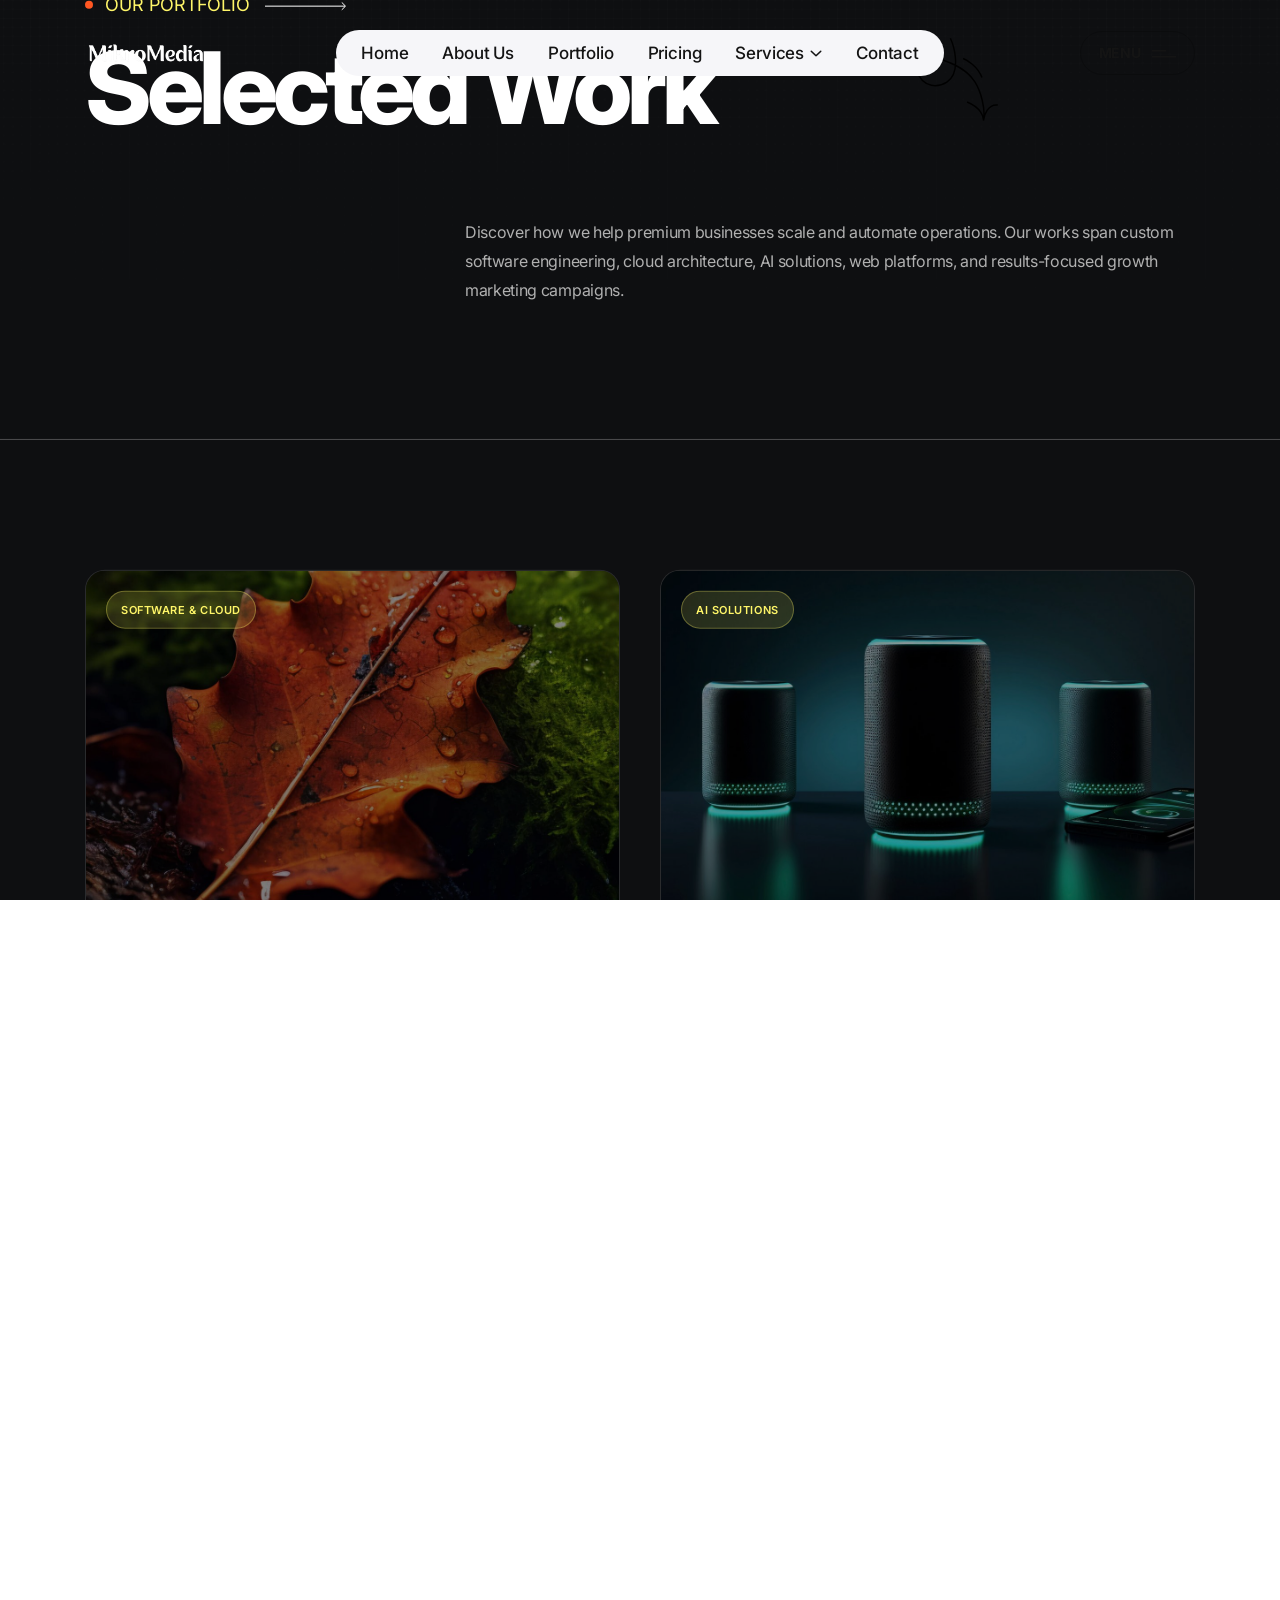
==== portfolio.html @ c8bb7ae0 "Initial commit - MikroMedia Website" ====
<!doctype html>
<html class="no-js agntix-light" lang="zxx">

<head>
    <meta charset="utf-8">
    <meta http-equiv="x-ua-compatible" content="ie=edge">
    <title>Our Portfolio - MikroMedia Digital Agency</title>
    <meta name="description" content="Explore previous works, projects, and case studies delivered by MikroMedia across web solutions, AI, automation, and digital marketing.">
    <meta name="viewport" content="width=device-width, initial-scale=1">

    <!-- Place favicon.ico in the root directory -->
    <link rel="shortcut icon" type="image/x-icon" href="assets/img/favicon/favicon.png">

    <!-- CSS here -->
    <link rel="stylesheet" href="assets/css/bootstrap.css">
    <link rel="stylesheet" href="assets/css/slick.css">
    <link rel="stylesheet" href="assets/css/swiper-bundle.css">
    <link rel="stylesheet" href="assets/css/magnific-popup.css">
    <link rel="stylesheet" href="assets/css/font-awesome-pro.css">
    <link rel="stylesheet" href="assets/css/spacing.css">
    <link rel="stylesheet" href="assets/css/atropos.min.css">
    <link rel="stylesheet" href="assets/css/main.css">

    <style>
        .ar-hero-area {
            background-color: #0E0F11 !important;
            border-bottom: 1px solid rgba(255, 255, 255, 0.05);
        }
        .tp-service-5-text p {
            color: #b0b0b0 !important;
            font-size: 16px !important;
            line-height: 1.8 !important;
            font-family: var(--tp-ff-body) !important;
        }
        .portfolio-sec {
            background-color: #0E0F11 !important;
            padding: 80px 0 100px;
            position: relative;
            z-index: 1;
        }
        .portfolio-grid {
            display: grid;
            grid-template-columns: repeat(2, 1fr);
            gap: 40px;
            margin-top: 50px;
        }
        @media (max-width: 991px) {
            .portfolio-grid {
                grid-template-columns: 1fr;
                gap: 30px;
            }
        }
        .portfolio-card {
            background: #18191B !important;
            border: 1px solid rgba(255, 255, 255, 0.08) !important;
            border-radius: 20px !important;
            overflow: hidden !important;
            position: relative !important;
            transition: all 0.4s cubic-bezier(0.25, 0.8, 0.25, 1) !important;
            text-decoration: none !important;
            display: flex !important;
            flex-direction: column !important;
            cursor: pointer !important;
            opacity: 0; /* Animated by GSAP on load */
        }
        .portfolio-card:hover {
            transform: translateY(-10px) !important;
            border-color: #FFF669 !important;
            box-shadow: 0 20px 45px rgba(255, 246, 105, 0.15) !important;
        }
        .portfolio-img-box {
            position: relative;
            height: 350px;
            overflow: hidden;
            background-color: #1a1a1a;
        }
        .portfolio-img-box::after {
            content: '';
            position: absolute;
            top: 0;
            left: 0;
            width: 100%;
            height: 100%;
            background: rgba(0, 0, 0, 0.35);
            transition: background 0.4s ease;
            z-index: 1;
        }
        .portfolio-card:hover .portfolio-img-box::after {
            background: rgba(0, 0, 0, 0.1);
        }
        .portfolio-img {
            width: 100%;
            height: 100%;
            object-fit: cover;
            transition: transform 0.6s cubic-bezier(0.25, 0.8, 0.25, 1);
        }
        .portfolio-card:hover .portfolio-img {
            transform: scale(1.08) rotate(0.5deg);
        }
        .portfolio-card-tag {
            position: absolute;
            top: 20px;
            left: 20px;
            background: rgba(255, 246, 105, 0.15) !important;
            border: 1px solid rgba(255, 246, 105, 0.3) !important;
            color: #FFF669 !important;
            padding: 5px 14px !important;
            border-radius: 30px !important;
            font-size: 11px !important;
            font-weight: 600 !important;
            text-transform: uppercase !important;
            z-index: 10;
            letter-spacing: 0.05em !important;
        }
        .portfolio-card-content {
            padding: 35px 30px !important;
            flex-grow: 1;
            display: flex;
            flex-direction: column;
            justify-content: space-between;
        }
        .portfolio-client-name {
            font-family: var(--tp-ff-platform) !important;
            font-size: 28px !important;
            font-weight: 600 !important;
            color: #ffffff !important;
            margin-bottom: 12px !important;
            display: flex !important;
            align-items: center !important;
            justify-content: space-between !important;
            position: relative;
            padding-bottom: 10px;
        }
        .portfolio-client-name::after {
            content: '';
            position: absolute;
            bottom: 0;
            left: 0;
            width: 100%;
            height: 2px;
            background-color: #FFF669;
            transform: scaleX(0);
            transform-origin: left;
            transition: transform 0.4s cubic-bezier(0.25, 0.8, 0.25, 1);
        }
        .portfolio-card:hover .portfolio-client-name::after {
            transform: scaleX(1);
        }
        .portfolio-client-name svg {
            transition: transform 0.3s ease !important;
            color: #FFF669 !important;
        }
        .portfolio-card:hover .portfolio-client-name {
            color: #FFF669 !important;
        }
        .portfolio-card:hover .portfolio-client-name svg {
            transform: translate(6px, -6px) rotate(45deg);
        }
        .portfolio-card-desc {
            font-family: var(--tp-ff-body) !important;
            font-size: 15px !important;
            color: #b0b0b0 !important;
            line-height: 1.6 !important;
            margin-bottom: 25px !important;
        }
        .portfolio-subtags {
            display: flex;
            flex-wrap: wrap;
            gap: 8px;
        }
        .portfolio-subtag {
            font-size: 11px !important;
            color: #e0e0e0 !important;
            background: rgba(255, 255, 255, 0.06) !important;
            border: 1px solid rgba(255, 255, 255, 0.12) !important;
            padding: 4px 10px !important;
            border-radius: 4px !important;
            text-transform: uppercase !important;
            font-weight: 600 !important;
        }
    </style>
</head>

<body class="tp-magic-cursor">

    <!-- Begin magic cursor -->
    <div id="magic-cursor" class="cursor-bg-yellow">
        <div id="ball"></div>
    </div>
    <!-- End magic cursor -->

    <!-- preloader -->
    <div id="preloader">
        <div class="preloader">
            <span></span>
            <span></span>
        </div>
    </div>
    <!-- preloader end  -->

    <!-- back to top start -->
    <div class="back-to-top-wrapper">
        <button id="back_to_top" type="button" class="back-to-top-btn">
            <svg width="12" height="7" viewBox="0 0 12 7" fill="none" xmlns="http://www.w3.org/2000/svg">
                <path d="M11 6L6 1L1 6" stroke="currentColor" stroke-width="1.5" stroke-linecap="round"
                    stroke-linejoin="round" />
            </svg>
        </button>
    </div>
    <!-- back to top end -->

    <!-- offcanvas start -->
    <div class="tp-offcanvas-2-area p-relative offcanvas-2-white-bg">
        <div class="tp-offcanvas-2-bg is-left left-box"></div>
        <div class="tp-offcanvas-2-bg is-right right-box d-none d-md-block"></div>
        <div class="tp-offcanvas-2-wrapper">
            <div class="tp-offcanvas-2-left left-box">
                <div class="tp-offcanvas-2-left-wrap d-flex justify-content-between align-items-center">
                    <div class="tp-offcanvas-2-logo">
                        <a href="index.html">
                            <img class="logo-1" data-width="140" src="assets/img/logo/logo-white.png" alt="">
                            <img class="logo-2" data-width="140" src="assets/img/logo/logo-black.png" alt="">
                        </a>
                    </div>
                    <div class="tp-offcanvas-2-close d-md-none text-end">
                        <button class="tp-offcanvas-2-close-btn">
                            <span class="text">
                                <span>close</span>
                            </span>
                            <span class="d-inline-block">
                                <span>
                                    <svg width="24" height="24" viewBox="0 0 24 24" fill="none"
                                        xmlns="http://www.w3.org/2000/svg">
                                        <rect width="32.621" height="1.00918"
                                            transform="matrix(0.704882 0.709325 -0.704882 0.709325 1.0061 0)"
                                            fill="currentcolor"></rect>
                                        <rect width="32.621" height="1.00918"
                                            transform="matrix(0.704882 -0.709325 0.704882 0.709325 0 23.2842)"
                                            fill="currentcolor"></rect>
                                    </svg>
                                </span>
                            </span>
                        </button>
                    </div>
                </div>
                <div class="tp-offcanvas-menu counter-row">
                    <nav>
                        <ul>
                            <li><a href="index.html">Home</a></li>
                            <li><a href="about-us.html">About Us</a></li>
                            <li class="active"><a href="portfolio.html">Portfolio</a></li>
                            <li><a href="pricing.html">Pricing</a></li>
                            <li><a href="services.html">Services</a></li>
                            <li><a href="contact.html">Contact</a></li>
                        </ul>
                    </nav>
                </div>
            </div>
            <div class="tp-offcanvas-2-right right-box d-none d-md-block p-relative">
                <div class="tp-offcanvas-2-close text-end">
                    <button class="tp-offcanvas-2-close-btn">
                        <span class="text"><span>close</span></span>
                        <span class="d-inline-block">
                            <span>
                                <svg width="38" height="38" viewBox="0 0 38 38" fill="none"
                                    xmlns="http://www.w3.org/2000/svg">
                                    <path d="M9.80859 9.80762L28.1934 28.1924" stroke="currentColor" stroke-width="1.5"
                                        stroke-linecap="round" stroke-linejoin="round"></path>
                                    <path d="M9.80859 28.1924L28.1934 9.80761" stroke="currentColor" stroke-width="1.5"
                                        stroke-linecap="round" stroke-linejoin="round"></path>
                                </svg>
                            </span>
                        </span>
                    </button>
                </div>
                <div class="tp-offcanvas-2-right-info-box mt-160">
                    <h4 class="tp-offcanvas-2-right-info-title">Get In Touch</h4>

                    <div class="tp-offcanvas-2-right-info-item">
                        <label class="mb-10">Email</label>
                        <a class="tp-line-white" href="mailto:contact@mikromedia.dev">contact@mikromedia.dev</a>
                    </div>
                    <div class="tp-offcanvas-2-right-info-item">
                        <label class="mb-10">Address</label>
                        <a class="tp-line-white" href="https://www.google.com/maps/" target="_blank">
                            Sco-233 HUDA market sector 65 Faridabad
                        </a>
                    </div>
                    <div class="tp-offcanvas-2-right-info-item">
                        <label class="mb-15">Follow us</label>
                        <div class="tp-offcanvas-2-right-social">
                            <a href="https://www.linkedin.com/company/mikromedia01/?viewAsMember=true" target="_blank">
                                <svg width="18" height="18" viewBox="0 0 24 24" fill="none" stroke="currentColor"
                                    stroke-width="2" stroke-linecap="round" stroke-linejoin="round">
                                    <path
                                        d="M16 8a6 6 0 0 1 6 6v7h-4v-7a2 2 0 0 0-2-2 2 2 0 0 0-2 2v7h-4v-7a6 6 0 0 1 6-6z" />
                                    <rect x="2" y="9" width="4" height="12" />
                                    <circle cx="4" cy="4" r="2" />
                                </svg>
                            </a>
                            <a href="https://www.instagram.com/mikromedia.dev/?hl=en" target="_blank">
                                <svg width="18" height="18" viewBox="0 0 24 24" fill="none" stroke="currentColor"
                                    stroke-width="2" stroke-linecap="round" stroke-linejoin="round">
                                    <rect x="2" y="2" width="20" height="20" rx="5" ry="5" />
                                    <path d="M16 11.37A4 4 0 1 1 12.63 8 4 4 0 0 1 16 11.37z" />
                                    <line x1="17.5" y1="6.5" x2="17.51" y2="6.5" />
                                </svg>
                            </a>
                            <a href="https://www.facebook.com/people/MikroMedia/61578098201457/" target="_blank">
                                <svg width="18" height="18" viewBox="0 0 24 24" fill="none" stroke="currentColor"
                                    stroke-width="2" stroke-linecap="round" stroke-linejoin="round">
                                    <path d="M18 2h-3a5 5 0 0 0-5 5v3H7v4h3v8h4v-8h3l1-4h-4V7a1 1 0 0 1 1-1h3z" />
                                </svg>
                            </a>
                        </div>
                    </div>
                </div>
            </div>
        </div>
    </div>
    <div class="body-overlay"></div>
    <!-- offcanvas end -->

    <!-- header area start -->
    <div id="header-sticky" class="tp-header-area tp-header-inner-style tp-header-ptb tp-header-blur sticky-white-bg header-transparent mt-30 @@class">
        <div class="container container-1750">
            <div class="row align-items-center">
                <div class="col-xl-2 col-lg-6 col-6">
                    <div class="tp-header-logo">
                        <a href="index.html">
                            <img data-width="120" class="logo-white" src="assets/img/logo/logo-white.png" alt="">
                            <img data-width="120" class="logo-black d-none" src="assets/img/logo/logo-black.png" alt="">
                        </a>
                    </div>
                </div>
                <div class="col-xl-8 d-none d-xl-block">
                    <div class="tp-header-box text-center">
                        <div class="tp-header-menu tp-header-dropdown dropdown-white-bg">
                            <nav class="tp-mobile-menu-active">
                                <ul>
                                    <li>
                                        <a href="index.html">Home</a>
                                    </li>
                                    <li>
                                        <a href="about-us.html">About Us</a>
                                    </li>
                                    <li class="is-active">
                                        <a href="portfolio.html">Portfolio</a>
                                    </li>
                                    <li>
                                        <a href="pricing.html">Pricing</a>
                                    </li>
                                    <li class="has-dropdown">
                                        <a href="services.html">Services</a>
                                        <ul class="tp-submenu submenu">
                                            <li><a href="services.html">All Services</a></li>
                                            <li><a href="web-mobile-development.html">Web & Mobile Development</a></li>
                                            <li><a href="branding-creative-design.html">Branding & Creative Design</a></li>
                                            <li><a href="business-automation.html">Business Automation</a></li>
                                            <li><a href="digital-marketing.html">Digital Marketing</a></li>
                                        </ul>
                                    </li>
                                    <li>
                                        <a href="contact.html">Contact</a>
                                    </li>
                                </ul>
                            </nav>
                        </div>
                    </div>
                </div>
                <div class="col-xl-2 col-lg-6 col-6">
                    <div class="tp-header-right text-end">
                        <div class="tp-header-14-bar-wrap ml-20">
                            <button class="tp-header-8-bar tp-offcanvas-open-btn">
                                <span>Menu</span>
                                <span>
                                    <svg width="24" height="8" viewBox="0 0 24 8" fill="none"
                                        xmlns="http://www.w3.org/2000/svg">
                                        <path d="M0 0H14V1.5H0V0Z" fill="currentcolor" />
                                        <path d="M0 6H24V7.5H0V6Z" fill="currentcolor" />
                                    </svg>
                                </span>
                            </button>
                        </div>
                    </div>
                </div>
            </div>
        </div>
    </div>
    <!-- header area end -->

    <div id="smooth-wrapper">
        <div id="smooth-content">
            <main>
                <!-- Hero section start -->
                <div class="ar-hero-area p-relative pt-190 pb-100 include-bg" data-background="assets/img/blog/blog-masonry/blog-bradcum-bg.png">
                    <div class="tp-career-shape-1">
                        <span><svg xmlns="http://www.w3.org/2000/svg" width="84" height="84" viewBox="0 0 84 84" fill="none">
                                <path d="M36.3761 0.5993C40.3065 8.98556 47.3237 34.898 32.8824 44.3691C25.3614 49.0997 9.4871 52.826 1.7513 31.3747C-1.16691 23.2826 5.38982 15.9009 20.5227 20.0332C29.2536 22.4173 50.3517 27.8744 60.9 44.2751C66.4672 52.9311 71.833 71.0287 69.4175 82.9721M69.4175 82.9721C70.1596 77.2054 74.079 66.0171 83.8204 67.3978M69.4175 82.9721C69.8033 79.1875 67.076 70.1737 53.0797 64.3958M49.1371 20.8349C52.611 22.1801 63.742 28.4916 67.9921 39.9344" stroke="#fff" stroke-width="1.5" />
                            </svg></span>
                    </div>
                    <div class="container container-1230">
                        <div class="row justify-content-center">
                            <div class="col-xl-12">
                                <div class="ar-hero-title-box service-5-heading mb-80">
                                    <div class="ar-about-us-4-title-box shape-color d-flex align-items-center mb-20" style="opacity: 0;">
                                        <span class="tp-section-subtitle pre" style="color: #FFF669 !important;">Our Portfolio</span>
                                        <div class="ar-about-us-4-icon">
                                            <svg xmlns="http://www.w3.org/2000/svg" width="81" height="9" viewBox="0 0 81 9" fill="none">
                                                <rect y="4" width="80" height="1" fill="#fff" />
                                                <path d="M77 7.96366L80.5 4.48183L77 1" stroke="#fff" stroke-linecap="round" stroke-linejoin="round" />
                                            </svg>
                                        </div>
                                    </div>
                                    <h3 class="tp-career-title" style="opacity: 0; color: #ffffff !important; font-weight: 800 !important;">Selected Work</h3>
                                </div>
                            </div>
                        </div>
                        <div class="row">
                            <div class="col-lg-4"></div>
                            <div class="col-lg-8">
                                <div class="tp-service-5-text" style="opacity: 0;">
                                    <p>Discover how we help premium businesses scale and automate operations. Our works span custom software engineering, cloud architecture, AI solutions, web platforms, and results-focused growth marketing campaigns.</p>
                                </div>
                            </div>
                        </div>
                    </div>
                </div>
                <!-- Hero section end -->

                <!-- Portfolio section start -->
                <section class="portfolio-sec">
                    <div class="container container-1430">
                        <div class="portfolio-grid">
                            <!-- Oracle Case Study -->
                            <div class="portfolio-card" data-cursor="Oracle">
                                <div class="portfolio-img-box">
                                    <span class="portfolio-card-tag">SOFTWARE & CLOUD</span>
                                    <img src="assets/img/project-slider-img/cr-slider-6.jpg" alt="Oracle Solutions" class="portfolio-img">
                                </div>
                                <div class="portfolio-card-content">
                                    <div class="portfolio-client-name">
                                        Oracle
                                        <svg width="18" height="18" viewBox="0 0 18 18" fill="none" xmlns="http://www.w3.org/2000/svg">
                                            <path d="M1 17L17 1M17 1H1M17 1V17" stroke="currentColor" stroke-width="2" stroke-linecap="round" stroke-linejoin="round"/>
                                        </svg>
                                    </div>
                                    <p class="portfolio-card-desc">Engineered secure, high-performance web dashboards and internal operations portals. Migrated outdated interfaces into modern React-based systems connected to global cloud APIs.</p>
                                    <div class="portfolio-subtags">
                                        <span class="portfolio-subtag">Cloud Migration</span>
                                        <span class="portfolio-subtag">Enterprise Software</span>
                                        <span class="portfolio-subtag">React Dashboards</span>
                                    </div>
                                </div>
                            </div>

                            <!-- Goldman Sachs Case Study -->
                            <div class="portfolio-card" data-cursor="Goldman<br>Sachs">
                                <div class="portfolio-img-box">
                                    <span class="portfolio-card-tag">AI SOLUTIONS</span>
                                    <img src="assets/img/project-slider-img/cr-slider-7.jpg" alt="Goldman Sachs AI Solutions" class="portfolio-img">
                                </div>
                                <div class="portfolio-card-content">
                                    <div class="portfolio-client-name">
                                        Goldman Sachs
                                        <svg width="18" height="18" viewBox="0 0 18 18" fill="none" xmlns="http://www.w3.org/2000/svg">
                                            <path d="M1 17L17 1M17 1H1M17 1V17" stroke="currentColor" stroke-width="2" stroke-linecap="round" stroke-linejoin="round"/>
                                        </svg>
                                    </div>
                                    <p class="portfolio-card-desc">Deployed automated risk reporting systems powered by fine-tuned Large Language Models. Integrated custom parsing agents to process global market news and yield real-time analysis reports.</p>
                                    <div class="portfolio-subtags">
                                        <span class="portfolio-subtag">AI Analytics</span>
                                        <span class="portfolio-subtag">LLM Fine-tuning</span>
                                        <span class="portfolio-subtag">Risk Management</span>
                                    </div>
                                </div>
                            </div>

                            <!-- JP Morgan Case Study -->
                            <div class="portfolio-card" data-cursor="JP<br>Morgan">
                                <div class="portfolio-img-box">
                                    <span class="portfolio-card-tag">WEB & MOBILE</span>
                                    <img src="assets/img/project-slider-img/cr-slider-8.jpg" alt="JP Morgan Web Solutions" class="portfolio-img">
                                </div>
                                <div class="portfolio-card-content">
                                    <div class="portfolio-client-name">
                                        JP Morgan
                                        <svg width="18" height="18" viewBox="0 0 18 18" fill="none" xmlns="http://www.w3.org/2000/svg">
                                            <path d="M1 17L17 1M17 1H1M17 1V17" stroke="currentColor" stroke-width="2" stroke-linecap="round" stroke-linejoin="round"/>
                                        </svg>
                                    </div>
                                    <p class="portfolio-card-desc">Redesigned the user experience and interface architecture for their wealth advisory mobile platform. Developed high-fidelity interactive prototypes ensuring absolute WCAG compliance.</p>
                                    <div class="portfolio-subtags">
                                        <span class="portfolio-subtag">UI/UX Architecture</span>
                                        <span class="portfolio-subtag">Mobile Apps</span>
                                        <span class="portfolio-subtag">Responsive Portal</span>
                                    </div>
                                </div>
                            </div>

                            <!-- Wills Education Case Study -->
                            <div class="portfolio-card" data-cursor="Wills<br>Edu">
                                <div class="portfolio-img-box">
                                    <span class="portfolio-card-tag">BUSINESS AUTOMATION</span>
                                    <img src="assets/img/project-slider-img/cr-slider-9.jpg" alt="Wills Education Systems" class="portfolio-img">
                                </div>
                                <div class="portfolio-card-content">
                                    <div class="portfolio-client-name">
                                        Wills Education
                                        <svg width="18" height="18" viewBox="0 0 18 18" fill="none" xmlns="http://www.w3.org/2000/svg">
                                            <path d="M1 17L17 1M17 1H1M17 1V17" stroke="currentColor" stroke-width="2" stroke-linecap="round" stroke-linejoin="round"/>
                                        </svg>
                                    </div>
                                    <p class="portfolio-card-desc">Designed an end-to-end student enrollment automation pipeline. Connected web portals, CRM databases, automated email marketing, and payment nodes into a singular dashboard.</p>
                                    <div class="portfolio-subtags">
                                        <span class="portfolio-subtag">CRM Integration</span>
                                        <span class="portfolio-subtag">Email Funnels</span>
                                        <span class="portfolio-subtag">EdTech Portals</span>
                                    </div>
                                </div>
                            </div>

                            <!-- Berlyn School Case Study -->
                            <div class="portfolio-card" data-cursor="Berlyn">
                                <div class="portfolio-img-box">
                                    <span class="portfolio-card-tag">DIGITAL MARKETING</span>
                                    <img src="assets/img/project-slider-img/cr-slider-10.jpg" alt="Berlyn School Brand" class="portfolio-img">
                                </div>
                                <div class="portfolio-card-content">
                                    <div class="portfolio-client-name">
                                        Berlyn School
                                        <svg width="18" height="18" viewBox="0 0 18 18" fill="none" xmlns="http://www.w3.org/2000/svg">
                                            <path d="M1 17L17 1M17 1H1M17 1V17" stroke="currentColor" stroke-width="2" stroke-linecap="round" stroke-linejoin="round"/>
                                        </svg>
                                    </div>
                                    <p class="portfolio-card-desc">Executed a full digital rebrand, including visual assets generation, combined with a highly targeted Local SEO campaign that yielded a 140% boost in online admission queries.</p>
                                    <div class="portfolio-subtags">
                                        <span class="portfolio-subtag">Brand Identity</span>
                                        <span class="portfolio-subtag">Local SEO</span>
                                        <span class="portfolio-subtag">Asset Creation</span>
                                    </div>
                                </div>
                            </div>

                            <!-- Growth Skool Case Study -->
                            <div class="portfolio-card" data-cursor="Growth<br>Skool">
                                <div class="portfolio-img-box">
                                    <span class="portfolio-card-tag">GROWTH MARKETING</span>
                                    <img src="assets/img/project-slider-img/cr-slider-1.jpg" alt="Growth Skool Strategy" class="portfolio-img">
                                </div>
                                <div class="portfolio-card-content">
                                    <div class="portfolio-client-name">
                                        Growth Skool
                                        <svg width="18" height="18" viewBox="0 0 18 18" fill="none" xmlns="http://www.w3.org/2000/svg">
                                            <path d="M1 17L17 1M17 1H1M17 1V17" stroke="currentColor" stroke-width="2" stroke-linecap="round" stroke-linejoin="round"/>
                                        </svg>
                                    </div>
                                    <p class="portfolio-card-desc">Constructed conversion-optimized landing pages and customized lead magnets, paired with a multi-channel paid ads funnel on Meta and LinkedIn, driving up course registrations.</p>
                                    <div class="portfolio-subtags">
                                        <span class="portfolio-subtag">Lead Funnels</span>
                                        <span class="portfolio-subtag">Paid Ads Funnels</span>
                                        <span class="portfolio-subtag">CRO Optimization</span>
                                    </div>
                                </div>
                            </div>

                            <!-- Amgen Case Study -->
                            <div class="portfolio-card" data-cursor="Amgen">
                                <div class="portfolio-img-box">
                                    <span class="portfolio-card-tag">DIGITAL HEALTHCARE</span>
                                    <img src="assets/img/home-11/project/project-1.jpg" alt="Amgen Data Platforms" class="portfolio-img">
                                </div>
                                <div class="portfolio-card-content">
                                    <div class="portfolio-client-name">
                                        Amgen
                                        <svg width="18" height="18" viewBox="0 0 18 18" fill="none" xmlns="http://www.w3.org/2000/svg">
                                            <path d="M1 17L17 1M17 1H1M17 1V17" stroke="currentColor" stroke-width="2" stroke-linecap="round" stroke-linejoin="round"/>
                                        </svg>
                                    </div>
                                    <p class="portfolio-card-desc">Designed and engineered high-throughput data pipelines and visualization dashboards for drug discovery and clinical trials. Enabled real-time telemetry analysis and compliance automation.</p>
                                    <div class="portfolio-subtags">
                                        <span class="portfolio-subtag">Data Infrastructure</span>
                                        <span class="portfolio-subtag">Bioinformatics</span>
                                        <span class="portfolio-subtag">Compliance</span>
                                    </div>
                                </div>
                            </div>

                            <!-- BHP Group Case Study -->
                            <div class="portfolio-card" data-cursor="BHP<br>Group">
                                <div class="portfolio-img-box">
                                    <span class="portfolio-card-tag">ENTERPRISE AUTOMATION</span>
                                    <img src="assets/img/home-11/project/project-2.jpg" alt="BHP Group Operations" class="portfolio-img">
                                </div>
                                <div class="portfolio-card-content">
                                    <div class="portfolio-client-name">
                                        BHP Group
                                        <svg width="18" height="18" viewBox="0 0 18 18" fill="none" xmlns="http://www.w3.org/2000/svg">
                                            <path d="M1 17L17 1M17 1H1M17 1V17" stroke="currentColor" stroke-width="2" stroke-linecap="round" stroke-linejoin="round"/>
                                        </svg>
                                    </div>
                                    <p class="portfolio-card-desc">Created an enterprise-wide IoT analytics dashboard to track telematics for thousands of heavy machinery assets globally. Streamlined maintenance predictions and optimized routing logistics.</p>
                                    <div class="portfolio-subtags">
                                        <span class="portfolio-subtag">IoT Visualization</span>
                                        <span class="portfolio-subtag">Operations Analytics</span>
                                        <span class="portfolio-subtag">Supply Chain</span>
                                    </div>
                                </div>
                            </div>
                        </div>
                    </div>
                </section>
                <!-- Portfolio section end -->
            </main>

            <footer>
                <!-- footer area start -->
                <div class="pp-footer-area pp-footer-ptb">
                    <div class="container container-1750">
                        <div class="pp-footer-box">
                            <div class="row">
                                <div class="col-lg-12">
                                    <div class="pp-footer-wrapper text-center">
                                        <span class="pp-footer-subtitle">Ready to transform your business?</span>
                                        <h4 class="pp-footer-title not-hide-cursor" data-cursor="Send<br>Mail" style="font-size: 2.5rem; line-height: 1.2;">
                                            <a class="codetext cursor-hide" href="mailto:contact@mikromedia.dev">contact@mikromedia.dev</a>
                                        </h4>
                                        <div class="pp-footer-btn-box d-flex justify-content-center z-index-1">
                                            <div>
                                                <a class="pp-footer-btn mr-15" href="contact.html">Contact Us
                                                    <span>
                                                        <svg xmlns="http://www.w3.org/2000/svg" width="12" height="12" viewBox="0 0 12 12" fill="none">
                                                            <path d="M1 11L11 1" stroke="currentColor" stroke-width="2" stroke-linecap="round" stroke-linejoin="round" />
                                                            <path d="M1 1H11V11" stroke="currentColor" stroke-width="2" stroke-linecap="round" stroke-linejoin="round" />
                                                        </svg>
                                                    </span>
                                                </a>
                                            </div>
                                            <div>
                                                <a class="pp-footer-btn" href="services.html">Our Services
                                                    <span>
                                                        <svg xmlns="http://www.w3.org/2000/svg" width="12" height="12" viewBox="0 0 12 12" fill="none">
                                                            <path d="M1 11L11 1" stroke="currentColor" stroke-width="2" stroke-linecap="round" stroke-linejoin="round" />
                                                            <path d="M1 1H11V11" stroke="currentColor" stroke-width="2" stroke-linecap="round" stroke-linejoin="round" />
                                                        </svg>
                                                    </span>
                                                </a>
                                            </div>
                                        </div>
                                    </div>
                                </div>
                            </div>
                        </div>
                    </div>
                </div>
                <!-- footer area end -->

                <!-- footer copyright area start -->
                <div class="pp-footer-copyright-area pp-footer-copyright-ptb">
                    <div class="container container-1430">
                        <div class="row">
                            <div class="col-lg-12">
                                <div class="pp-footer-copyright-wrap">
                                    <div class="pp-footer-copyright-text">
                                        <p>© 2025 all rights reserved</p>
                                    </div>
                                    <div class="pp-footer-copyright-text-center">
                                        <p>Transforming businesses through digital innovation</p>
                                    </div>
                                    <div class="pp-footer-copyright-text">
                                        <p>Made by MikroMedia.</p>
                                    </div>
                                </div>
                            </div>
                        </div>
                    </div>
                </div>
                <!-- footer copyright area end -->
            </footer>
        </div>
    </div>

    <!-- JS here -->
    <script src="config.js"></script>
    <script src="assets/js/vendor/jquery.js"></script>
    <script src="assets/js/bootstrap-bundle.js"></script>
    <script src="assets/js/swiper-bundle.js"></script>
    <script src="assets/js/plugin.js"></script>
    <script src="assets/js/three.js"></script>
    <script src="assets/js/slick.js"></script>
    <script src="assets/js/scroll-magic.js"></script>
    <script src="assets/js/hover-effect.umd.js"></script>
    <script src="assets/js/magnific-popup.js"></script>
    <script src="assets/js/parallax-slider.js"></script>
    <script src="assets/js/nice-select.js"></script>
    <script src="assets/js/purecounter.js"></script>
    <script src="assets/js/isotope-pkgd.js"></script>
    <script src="assets/js/imagesloaded-pkgd.js"></script>
    <script src="assets/js/ajax-form.js"></script>
    <script src="assets/js/Observer.min.js"></script>
    <script src="assets/js/splitting.min.js"></script>
    <script src="assets/js/webgl.js"></script>
    <script src="assets/js/parallax-scroll.js"></script>
    <script src="assets/js/atropos.js"></script>
    <script src="assets/js/slider-active.js"></script>
    <script src="assets/js/main.js"></script>
    <script src="assets/js/form-handler.js"></script>
    <script src="assets/js/tp-cursor.js"></script>

    <script type="module" src="assets/js/distortion-img.js"></script>
    <script type="module" src="assets/js/skew-slider/index.js"></script>
    <script type="module" src="assets/js/img-revel/index.js"></script>

    <!-- Custom ScrollTrigger reveal script -->
    <script>
        $(window).on('load', function() {
            setTimeout(function() {
                if (typeof gsap !== 'undefined') {
                    // Force display hero block immediately
                    $(".ar-about-us-4-title-box").css("opacity", "1");
                    $(".tp-career-title").css("opacity", "1");
                    $(".tp-service-5-text").css("opacity", "1");

                    // Fade in animations
                    gsap.fromTo(".ar-about-us-4-title-box", 
                        { opacity: 0, y: -20 },
                        { opacity: 1, y: 0, duration: 0.6, ease: "power2.out" }
                    );
                    gsap.fromTo(".tp-career-title", 
                        { opacity: 0, y: 30 },
                        { opacity: 1, y: 0, duration: 0.8, delay: 0.15, ease: "power2.out" }
                    );
                    gsap.fromTo(".tp-service-5-text", 
                        { opacity: 0, y: 20 },
                        { opacity: 1, y: 0, duration: 0.8, delay: 0.3, ease: "power2.out" }
                    );

                    // Card reveal ScrollTrigger
                    if (typeof ScrollTrigger !== 'undefined') {
                        gsap.registerPlugin(ScrollTrigger);
                        
                        gsap.utils.toArray(".portfolio-card").forEach(function (card) {
                            gsap.fromTo(card, 
                                {
                                    opacity: 0,
                                    y: 50
                                },
                                {
                                    opacity: 1,
                                    y: 0,
                                    duration: 0.8,
                                    ease: "power2.out",
                                    scrollTrigger: {
                                        trigger: card,
                                        start: "top 90%",
                                        toggleActions: "play none none none"
                                    }
                                }
                            );
                        });
                    } else {
                        $(".portfolio-card").css("opacity", "1");
                    }
                } else {
                    $(".ar-about-us-4-title-box, .tp-career-title, .tp-service-5-text, .portfolio-card").css("opacity", "1");
                }
            }, 100);
        });
    </script>

</body>

</html>
---- assets/css/spacing.css ----
.mt-5{margin-top:5px !important}.mt-10{margin-top:10px}.mt-15{margin-top:15px}.mt-20{margin-top:20px}.mt-25{margin-top:25px}.mt-30{margin-top:30px}.mt-35{margin-top:35px}.mt-40{margin-top:40px}.mt-45{margin-top:45px}.mt-50{margin-top:50px}.mt-55{margin-top:55px}.mt-60{margin-top:60px}.mt-65{margin-top:65px}.mt-70{margin-top:70px}.mt-75{margin-top:75px}.mt-80{margin-top:80px}.mt-85{margin-top:85px}.mt-90{margin-top:90px}.mt-95{margin-top:95px}.mt-100{margin-top:100px}.mt-105{margin-top:105px}.mt-110{margin-top:110px}.mt-115{margin-top:115px}.mt-120{margin-top:120px}.mt-125{margin-top:125px}.mt-130{margin-top:130px}.mt-135{margin-top:135px}.mt-140{margin-top:140px}.mt-145{margin-top:145px}.mt-150{margin-top:150px}.mt-155{margin-top:155px}.mt-160{margin-top:160px}.mt-165{margin-top:165px}.mt-170{margin-top:170px}.mt-175{margin-top:175px}.mt-180{margin-top:180px}.mt-185{margin-top:185px}.mt-190{margin-top:190px}.mt-195{margin-top:195px}.mt-200{margin-top:200px}.mb-5{margin-bottom:5px !important}.mb-10{margin-bottom:10px}.mb-15{margin-bottom:15px}.mb-20{margin-bottom:20px}.mb-25{margin-bottom:25px}.mb-30{margin-bottom:30px}.mb-35{margin-bottom:35px}.mb-40{margin-bottom:40px}.mb-45{margin-bottom:45px}.mb-50{margin-bottom:50px}.mb-55{margin-bottom:55px}.mb-60{margin-bottom:60px}.mb-65{margin-bottom:65px}.mb-70{margin-bottom:70px}.mb-75{margin-bottom:75px}.mb-80{margin-bottom:80px}.mb-85{margin-bottom:85px}.mb-90{margin-bottom:90px}.mb-95{margin-bottom:95px}.mb-100{margin-bottom:100px}.mb-105{margin-bottom:105px}.mb-110{margin-bottom:110px}.mb-115{margin-bottom:115px}.mb-120{margin-bottom:120px}.mb-125{margin-bottom:125px}.mb-130{margin-bottom:130px}.mb-135{margin-bottom:135px}.mb-140{margin-bottom:140px}.mb-145{margin-bottom:145px}.mb-150{margin-bottom:150px}.mb-155{margin-bottom:155px}.mb-160{margin-bottom:160px}.mb-165{margin-bottom:165px}.mb-170{margin-bottom:170px}.mb-175{margin-bottom:175px}.mb-180{margin-bottom:180px}.mb-185{margin-bottom:185px}.mb-190{margin-bottom:190px}.mb-195{margin-bottom:195px}.mb-200{margin-bottom:200px}.ml-5{margin-left:5px}.ml-10{margin-left:10px}.ml-15{margin-left:15px}.ml-20{margin-left:20px}.ml-25{margin-left:25px}.ml-30{margin-left:30px}.ml-35{margin-left:35px}.ml-40{margin-left:40px}.ml-45{margin-left:45px}.ml-50{margin-left:50px}.ml-55{margin-left:55px}.ml-60{margin-left:60px}.ml-65{margin-left:65px}.ml-70{margin-left:70px}.ml-75{margin-left:75px}.ml-80{margin-left:80px}.ml-85{margin-left:85px}.ml-90{margin-left:90px}.ml-95{margin-left:95px}.ml-100{margin-left:100px}.ml-105{margin-left:105px}.ml-110{margin-left:110px}.ml-115{margin-left:115px}.ml-120{margin-left:120px}.ml-125{margin-left:125px}.ml-130{margin-left:130px}.ml-135{margin-left:135px}.ml-140{margin-left:140px}.ml-145{margin-left:145px}.ml-150{margin-left:150px}.ml-155{margin-left:155px}.ml-160{margin-left:160px}.ml-165{margin-left:165px}.ml-170{margin-left:170px}.ml-175{margin-left:175px}.ml-180{margin-left:180px}.ml-185{margin-left:185px}.ml-190{margin-left:190px}.ml-195{margin-left:195px}.ml-200{margin-left:200px}.mr-5{margin-right:5px}.mr-10{margin-right:10px}.mr-15{margin-right:15px}.mr-20{margin-right:20px}.mr-25{margin-right:25px}.mr-30{margin-right:30px}.mr-35{margin-right:35px}.mr-40{margin-right:40px}.mr-45{margin-right:45px}.mr-50{margin-right:50px}.mr-55{margin-right:55px}.mr-60{margin-right:60px}.mr-65{margin-right:65px}.mr-70{margin-right:70px}.mr-75{margin-right:75px}.mr-80{margin-right:80px}.mr-85{margin-right:85px}.mr-90{margin-right:90px}.mr-95{margin-right:95px}.mr-100{margin-right:100px}.mr-105{margin-right:105px}.mr-110{margin-right:110px}.mr-115{margin-right:115px}.mr-120{margin-right:120px}.mr-125{margin-right:125px}.mr-130{margin-right:130px}.mr-135{margin-right:135px}.mr-140{margin-right:140px}.mr-145{margin-right:145px}.mr-150{margin-right:150px}.mr-155{margin-right:155px}.mr-160{margin-right:160px}.mr-165{margin-right:165px}.mr-170{margin-right:170px}.mr-175{margin-right:175px}.mr-180{margin-right:180px}.mr-185{margin-right:185px}.mr-190{margin-right:190px}.mr-195{margin-right:195px}.mr-200{margin-right:200px}.pt-5{padding-top:5px !important}.pt-10{padding-top:10px}.pt-15{padding-top:15px}.pt-20{padding-top:20px}.pt-25{padding-top:25px}.pt-30{padding-top:30px}.pt-35{padding-top:35px}.pt-40{padding-top:40px}.pt-45{padding-top:45px}.pt-50{padding-top:50px}.pt-55{padding-top:55px}.pt-60{padding-top:60px}.pt-65{padding-top:65px}.pt-70{padding-top:70px}.pt-75{padding-top:75px}.pt-80{padding-top:80px}.pt-85{padding-top:85px}.pt-90{padding-top:90px}.pt-95{padding-top:95px}.pt-100{padding-top:100px}.pt-105{padding-top:105px}.pt-110{padding-top:110px}.pt-115{padding-top:115px}.pt-120{padding-top:120px}.pt-125{padding-top:125px}.pt-130{padding-top:130px}.pt-135{padding-top:135px}.pt-140{padding-top:140px}.pt-145{padding-top:145px}.pt-150{padding-top:150px}.pt-155{padding-top:155px}.pt-160{padding-top:160px}.pt-165{padding-top:165px}.pt-170{padding-top:170px}.pt-175{padding-top:175px}.pt-180{padding-top:180px}.pt-185{padding-top:185px}.pt-190{padding-top:190px}.pt-195{padding-top:195px}.pt-200{padding-top:200px}.pt-270{padding-top:270px}.pb-5{padding-bottom:5px !important}.pb-10{padding-bottom:10px}.pb-15{padding-bottom:15px}.pb-20{padding-bottom:20px}.pb-25{padding-bottom:25px}.pb-30{padding-bottom:30px}.pb-35{padding-bottom:35px}.pb-40{padding-bottom:40px}.pb-45{padding-bottom:45px}.pb-50{padding-bottom:50px}.pb-55{padding-bottom:55px}.pb-60{padding-bottom:60px}.pb-65{padding-bottom:65px}.pb-70{padding-bottom:70px}.pb-75{padding-bottom:75px}.pb-80{padding-bottom:80px}.pb-85{padding-bottom:85px}.pb-90{padding-bottom:90px}.pb-95{padding-bottom:95px}.pb-100{padding-bottom:100px}.pb-105{padding-bottom:105px}.pb-110{padding-bottom:110px}.pb-115{padding-bottom:115px}.pb-120{padding-bottom:120px}.pb-125{padding-bottom:125px}.pb-130{padding-bottom:130px}.pb-135{padding-bottom:135px}.pb-140{padding-bottom:140px}.pb-145{padding-bottom:145px}.pb-150{padding-bottom:150px}.pb-155{padding-bottom:155px}.pb-160{padding-bottom:160px}.pb-165{padding-bottom:165px}.pb-170{padding-bottom:170px}.pb-175{padding-bottom:175px}.pb-180{padding-bottom:180px}.pb-185{padding-bottom:185px}.pb-190{padding-bottom:190px}.pb-195{padding-bottom:195px}.pb-200{padding-bottom:200px}.pl-5{padding-left:5px}.pl-10{padding-left:10px}.pl-15{padding-left:15px}.pl-20{padding-left:20px}.pl-25{padding-left:25px}.pl-30{padding-left:30px}.pl-35{padding-left:35px}.pl-40{padding-left:40px}.pl-45{padding-left:45px}.pl-50{padding-left:50px}.pl-55{padding-left:55px}.pl-60{padding-left:60px}.pl-65{padding-left:65px}.pl-70{padding-left:70px}.pl-75{padding-left:75px}.pl-80{padding-left:80px}.pl-85{padding-left:85px}.pl-90{padding-left:90px}.pl-95{padding-left:95px}.pl-100{padding-left:100px}.pl-105{padding-left:105px}.pl-110{padding-left:110px}.pl-115{padding-left:115px}.pl-120{padding-left:120px}.pl-125{padding-left:125px}.pl-130{padding-left:130px}.pl-135{padding-left:135px}.pl-140{padding-left:140px}.pl-145{padding-left:145px}.pl-150{padding-left:150px}.pl-155{padding-left:155px}.pl-160{padding-left:160px}.pl-165{padding-left:165px}.pl-170{padding-left:170px}.pl-175{padding-left:175px}.pl-180{padding-left:180px}.pl-185{padding-left:185px}.pl-190{padding-left:190px}.pl-195{padding-left:195px}.pl-200{padding-left:200px}.pr-5{padding-right:5px}.pr-10{padding-right:10px}.pr-15{padding-right:15px}.pr-20{padding-right:20px}.pr-25{padding-right:25px}.pr-30{padding-right:30px}.pr-35{padding-right:35px}.pr-40{padding-right:40px}.pr-45{padding-right:45px}.pr-50{padding-right:50px}.pr-55{padding-right:55px}.pr-60{padding-right:60px}.pr-65{padding-right:65px}.pr-70{padding-right:70px}.pr-75{padding-right:75px}.pr-80{padding-right:80px}.pr-85{padding-right:85px}.pr-90{padding-right:90px}.pr-95{padding-right:95px}.pr-100{padding-right:100px}.pr-105{padding-right:105px}.pr-110{padding-right:110px}.pr-115{padding-right:115px}.pr-120{padding-right:120px}.pr-125{padding-right:125px}.pr-130{padding-right:130px}.pr-135{padding-right:135px}.pr-140{padding-right:140px}.pr-145{padding-right:145px}.pr-150{padding-right:150px}.pr-155{padding-right:155px}.pr-160{padding-right:160px}.pr-165{padding-right:165px}.pr-170{padding-right:170px}.pr-175{padding-right:175px}.pr-180{padding-right:180px}.pr-185{padding-right:185px}.pr-190{padding-right:190px}.pr-195{padding-right:195px}.pr-200{padding-right:200px}
---- assets/css/atropos.min.css ----
/**
 * Atropos 2.0.2
 * Touch-friendly 3D parallax hover effects
 * https://atroposjs.com
 *
 * Copyright 2021-2023 
 *
 * Released under the MIT License
 *
 * Released on: July 4, 2023
 */

 .atropos {
    position: relative;
    display: block;
    perspective: 1200px;
    transform: translate3d(0, 0, 0);
}
.atropos-rotate-scroll-x,
.atropos-rotate-scroll-y,
.atropos-rotate-touch {
    -webkit-tap-highlight-color: transparent;
    -webkit-touch-callout: none;
    -webkit-user-select: none;
    -moz-user-select: none;
    user-select: none;
}
.atropos-rotate-touch-scroll-y {
    touch-action: pan-y;
}
.atropos-rotate-touch-scroll-x {
    touch-action: pan-x;
}
.atropos-rotate-touch {
    touch-action: none;
}
.atropos-rotate,
.atropos-scale {
    width: 100%;
    height: 100%;
    transform-style: preserve-3d;
    transition-property: transform;
    display: block;
}
.atropos-highlight,
.atropos-shadow {
    position: absolute;
    pointer-events: none;
    transition-property: transform, opacity;
    display: block;
    opacity: 0;
}
.atropos-shadow {
    z-index: -1;
    left: 0;
    top: 0;
    width: 100%;
    height: 100%;
}
.atropos-highlight {
    left: -50%;
    top: -50%;
    width: auto;
    height: auto;
    z-index: 0;
}
.atropos-rotate {
    position: relative;
}
.atropos-inner {
    width: 100%;
    height: 100%;
    position: relative;
    transform-style: preserve-3d;
    transform: translate3d(0, 0, 0);
    display: block;
}
.atropos-active {
    z-index: 1;
}
.atropos-active .atropos-shadow {
    opacity: 1 !important;
}
::slotted([data-atropos-offset]),
[data-atropos-offset] {
    transition-property: transform;
}
[data-atropos-opacity] {
    transition-property: opacity;
}
::slotted([data-atropos-offset][data-atropos-opacity]),
[data-atropos-offset][data-atropos-opacity] {
    transition-property: transform, opacity;
}
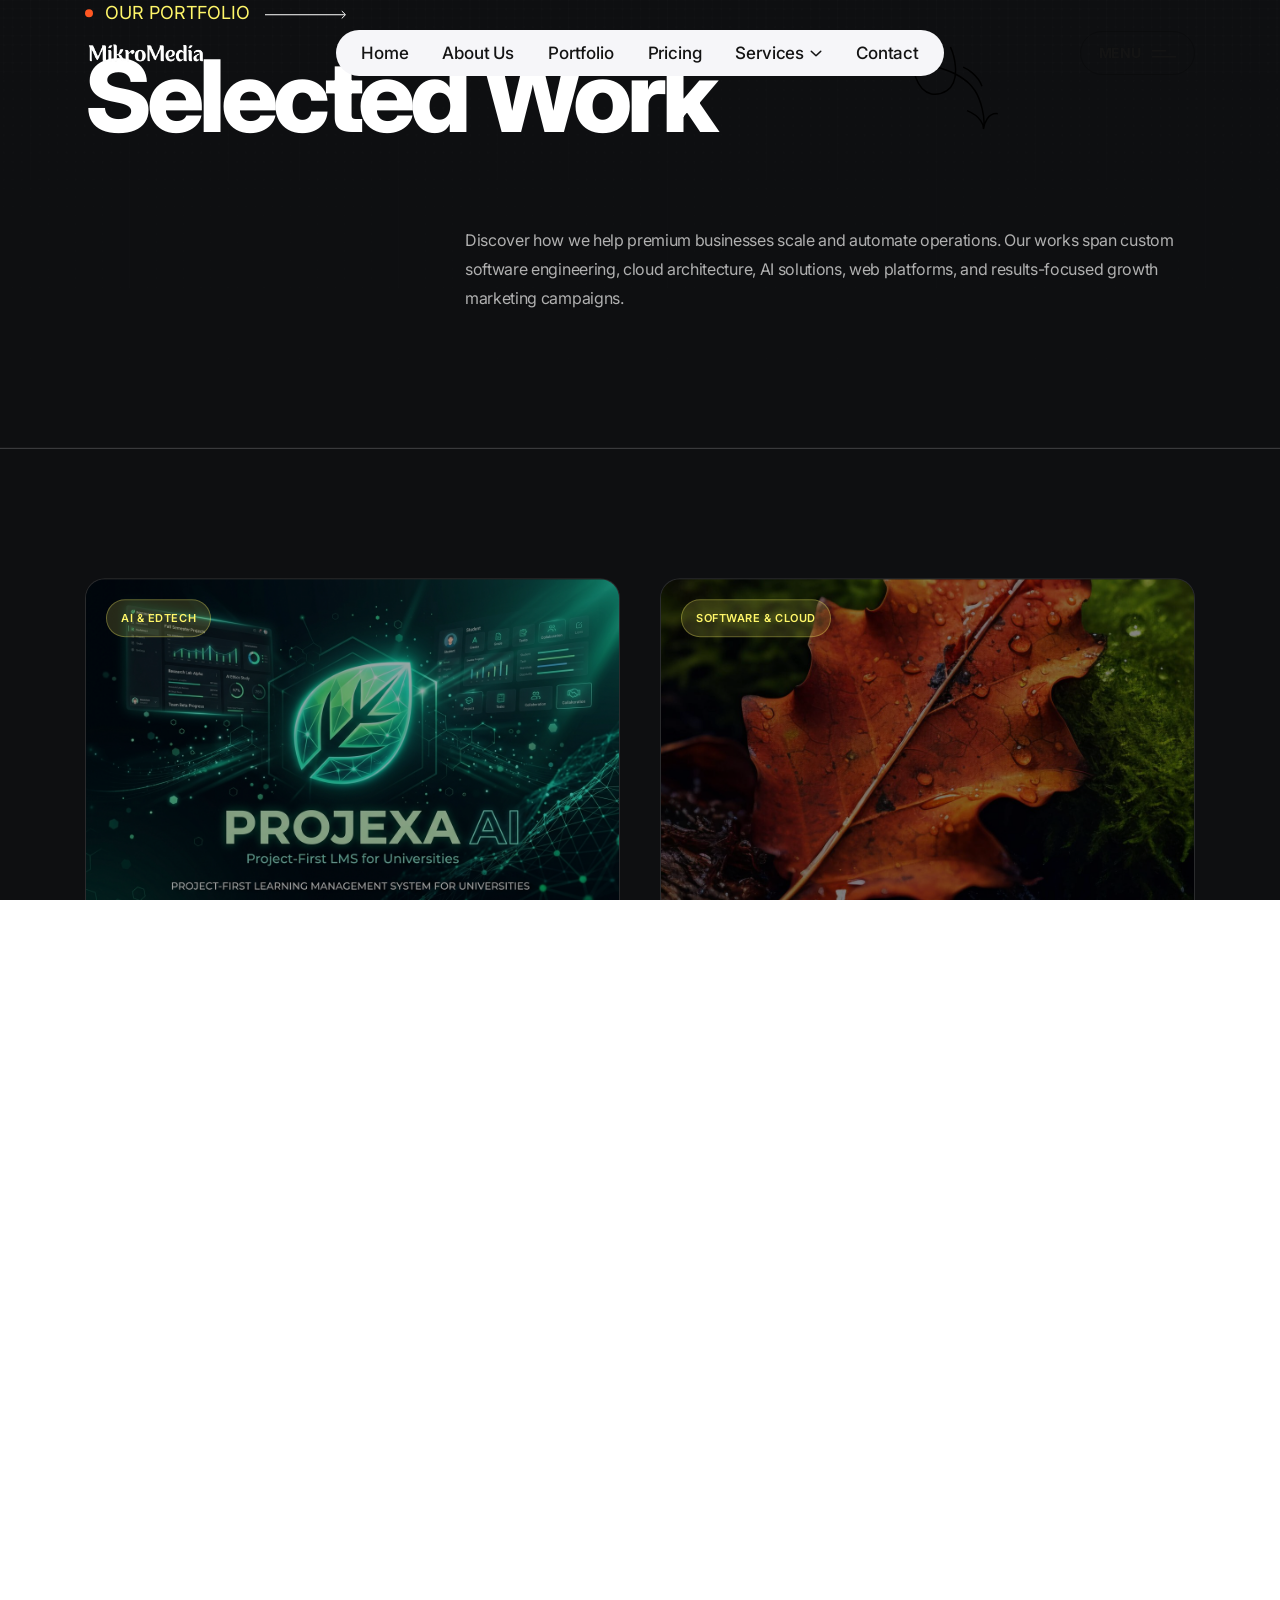
==== commit e7dc4be9: "Add Projexa AI as featured portfolio project with custom banner" ====
--- a/portfolio.html
+++ b/portfolio.html
@@ -432,6 +432,29 @@
                 <section class="portfolio-sec">
                     <div class="container container-1430">
                         <div class="portfolio-grid">
+                            <!-- Projexa AI Case Study -->
+                            <div class="portfolio-card" data-cursor="Projexa<br>AI" onclick="window.open('https://projexa.ai', '_blank')">
+                                <div class="portfolio-img-box">
+                                    <span class="portfolio-card-tag">AI & EDTECH</span>
+                                    <img src="assets/img/project-slider-img/projexa-ai-banner.jpg" alt="Projexa AI - Project-First LMS" class="portfolio-img">
+                                </div>
+                                <div class="portfolio-card-content">
+                                    <div class="portfolio-client-name">
+                                        Projexa AI
+                                        <svg width="18" height="18" viewBox="0 0 18 18" fill="none" xmlns="http://www.w3.org/2000/svg">
+                                            <path d="M1 17L17 1M17 1H1M17 1V17" stroke="currentColor" stroke-width="2" stroke-linecap="round" stroke-linejoin="round"/>
+                                        </svg>
+                                    </div>
+                                    <p class="portfolio-card-desc">Architected and developed Projexa AI — a project-first Learning Management System that empowers modern universities to manage, evaluate, and showcase student projects with AI-powered analytics and real-time collaboration tools.</p>
+                                    <div class="portfolio-subtags">
+                                        <span class="portfolio-subtag">Full-Stack Development</span>
+                                        <span class="portfolio-subtag">AI Integration</span>
+                                        <span class="portfolio-subtag">EdTech SaaS</span>
+                                        <span class="portfolio-subtag">Cloud Architecture</span>
+                                    </div>
+                                </div>
+                            </div>
+
                             <!-- Oracle Case Study -->
                             <div class="portfolio-card" data-cursor="Oracle">
                                 <div class="portfolio-img-box">
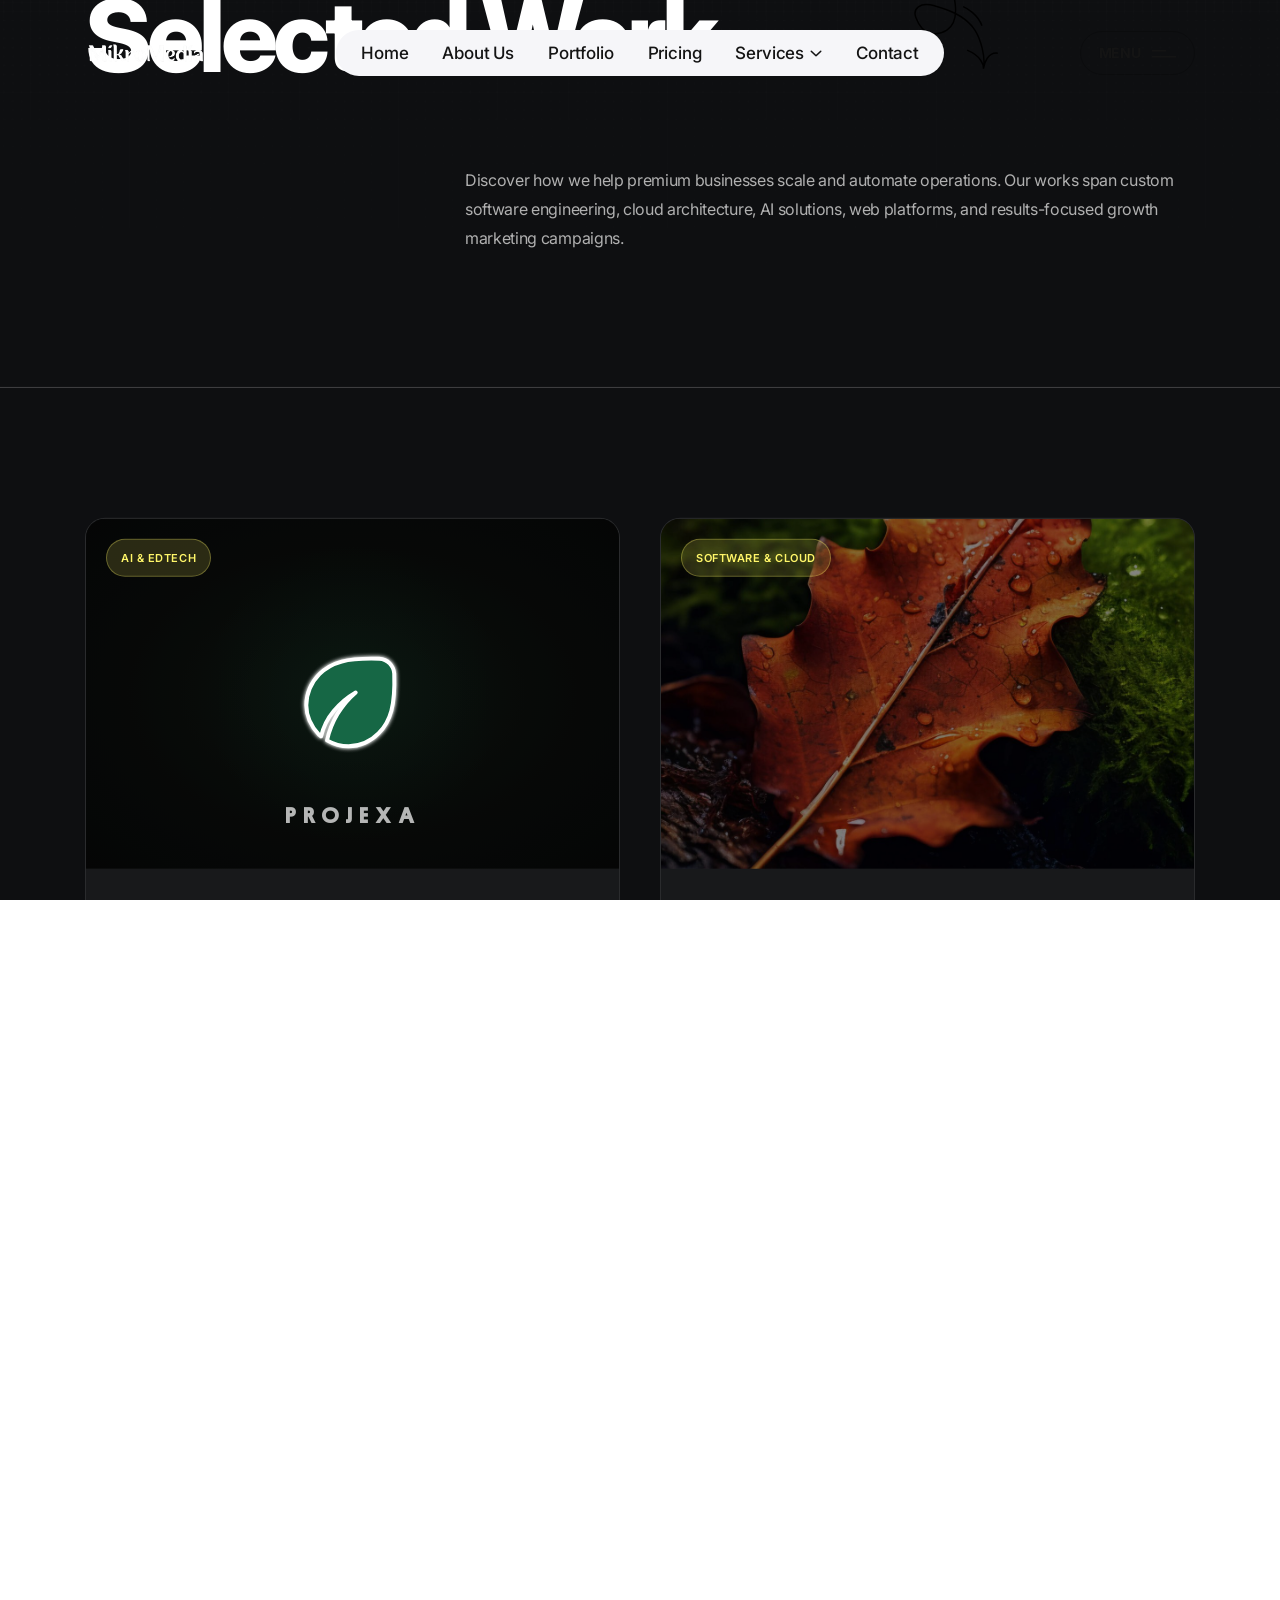
==== commit 9678c22d: "Redesign Projexa AI banner: dark bg with actual SVG leaf logo and white stroke" ====
--- a/portfolio.html
+++ b/portfolio.html
@@ -177,6 +177,53 @@
             border-radius: 4px !important;
             text-transform: uppercase !important;
             font-weight: 600 !important;
+        }
+        /* Projexa AI Banner */
+        .projexa-banner {
+            display: flex;
+            align-items: center;
+            justify-content: center;
+            height: 100%;
+            width: 100%;
+            background: radial-gradient(ellipse at 50% 50%, #111a14 0%, #0a0d0b 60%, #070808 100%);
+            position: relative;
+            overflow: hidden;
+        }
+        .projexa-banner::before {
+            content: '';
+            position: absolute;
+            top: 50%;
+            left: 50%;
+            transform: translate(-50%, -50%);
+            width: 300px;
+            height: 300px;
+            background: radial-gradient(circle, rgba(22, 103, 69, 0.15) 0%, transparent 70%);
+            border-radius: 50%;
+            pointer-events: none;
+        }
+        .projexa-banner .projexa-leaf {
+            width: 140px;
+            height: 140px;
+            filter: drop-shadow(0 0 2px rgba(255,255,255,0.8)) drop-shadow(0 0 1px rgba(255,255,255,0.6));
+            transition: transform 0.5s cubic-bezier(0.25, 0.8, 0.25, 1);
+            position: relative;
+            z-index: 2;
+        }
+        .portfolio-card:hover .projexa-leaf {
+            transform: scale(1.08) rotate(-3deg);
+        }
+        .projexa-banner .projexa-text {
+            position: absolute;
+            bottom: 40px;
+            left: 50%;
+            transform: translateX(-50%);
+            font-family: var(--tp-ff-platform), 'Inter', sans-serif;
+            font-size: 22px;
+            font-weight: 700;
+            letter-spacing: 0.35em;
+            color: rgba(255, 255, 255, 0.7);
+            z-index: 2;
+            text-transform: uppercase;
         }
     </style>
 </head>
@@ -436,7 +483,12 @@
                             <div class="portfolio-card" data-cursor="Projexa<br>AI" onclick="window.open('https://projexa.ai', '_blank')">
                                 <div class="portfolio-img-box">
                                     <span class="portfolio-card-tag">AI & EDTECH</span>
-                                    <img src="assets/img/project-slider-img/projexa-ai-banner.jpg" alt="Projexa AI - Project-First LMS" class="portfolio-img">
+                                    <div class="projexa-banner">
+                                        <svg class="projexa-leaf" viewBox="0 0 64 64" fill="none" xmlns="http://www.w3.org/2000/svg">
+                                            <path d="M30.0011 55.9994C28.2953 55.9994 26.6124 55.7729 24.9524 55.32C23.2924 54.8671 21.6846 54.1927 20.1291 53.2967C21.0726 49.0131 22.6624 45.008 24.8984 41.2814C27.1344 37.5547 29.9157 34.2556 33.2424 31.384C29.3788 33.6334 26.0257 36.4607 23.1831 39.866C20.3404 43.2714 18.4131 47.1347 17.4011 51.456C17.1891 51.2885 16.9968 51.1269 16.8244 50.9714C16.6515 50.8158 16.4591 50.632 16.2471 50.42C14.4662 48.5702 13.0911 46.5105 12.1217 44.2407C11.1524 41.9705 10.6677 39.6234 10.6677 37.1994C10.6677 34.5189 11.1908 31.9634 12.2371 29.5327C13.2833 27.102 14.7533 24.9396 16.6471 23.0454C19.4164 20.276 22.8191 18.3547 26.8551 17.2814C30.8911 16.208 36.5979 15.7807 43.9757 15.9994C44.9259 16.0438 45.8044 16.248 46.6111 16.612C47.4182 16.976 48.1311 17.4676 48.7497 18.0867C49.3684 18.7054 49.8573 19.4122 50.2164 20.2074C50.5755 21.002 50.7824 21.8745 50.8371 22.8247C51.0695 30.0042 50.6371 35.642 49.5397 39.738C48.442 43.8336 46.5137 47.2609 43.7551 50.02C41.8848 51.9582 39.7591 53.4394 37.3777 54.4634C34.9968 55.4874 32.5379 55.9994 30.0011 55.9994Z" fill="#166745" stroke="white" stroke-width="1.8" stroke-linejoin="round"/>
+                                        </svg>
+                                        <span class="projexa-text">Projexa</span>
+                                    </div>
                                 </div>
                                 <div class="portfolio-card-content">
                                     <div class="portfolio-client-name">
